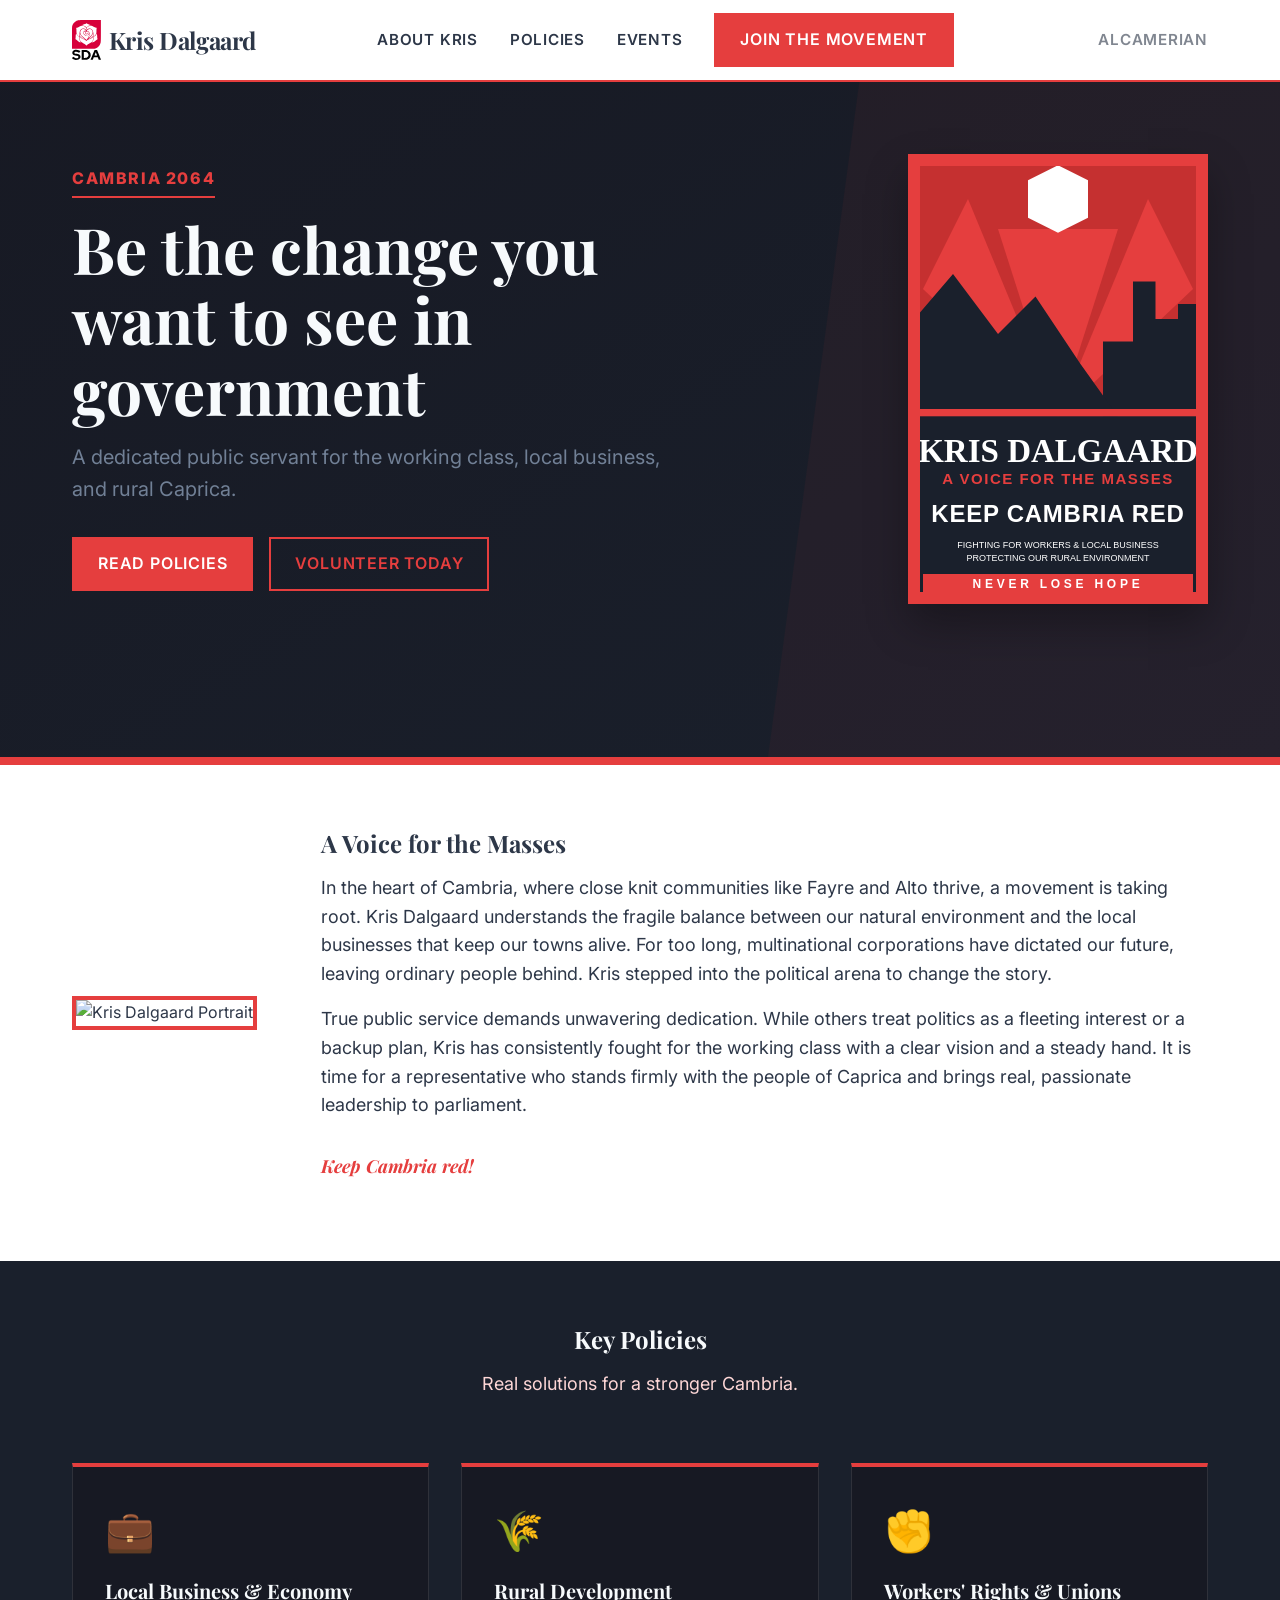
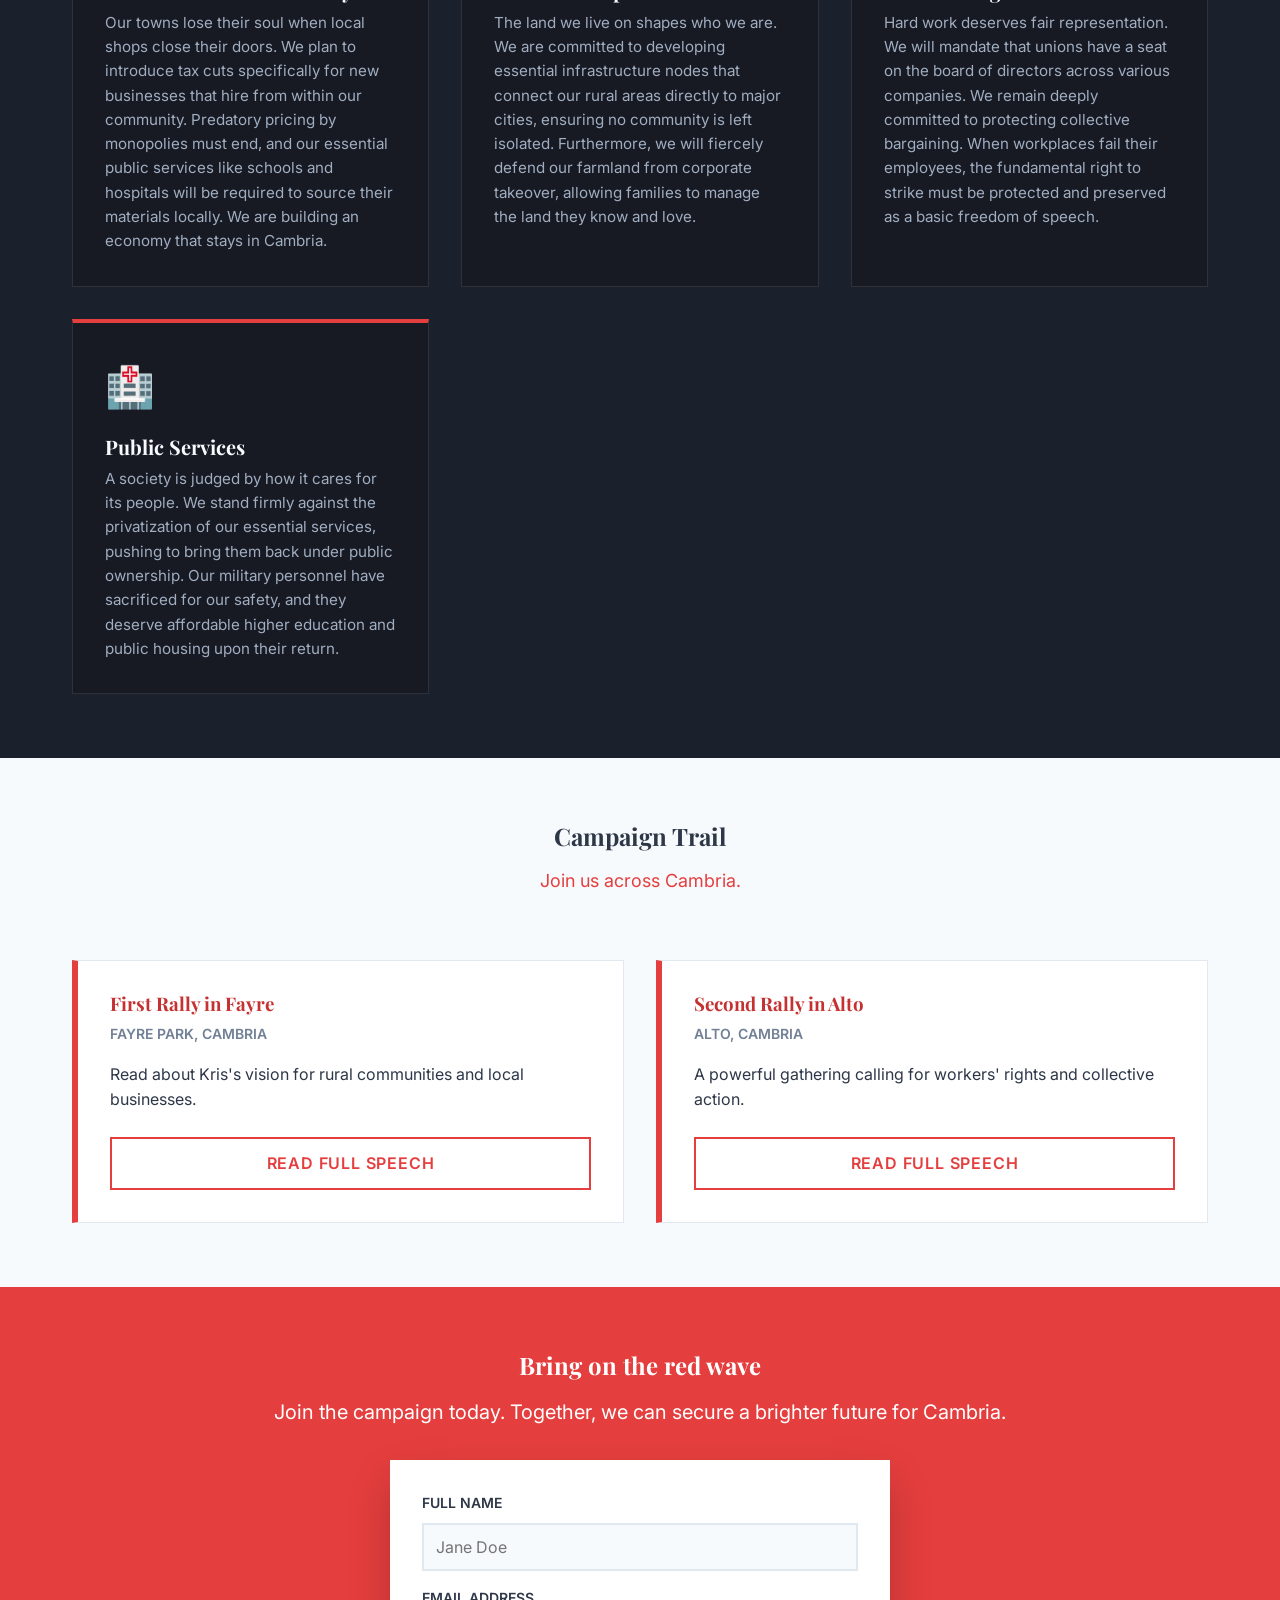
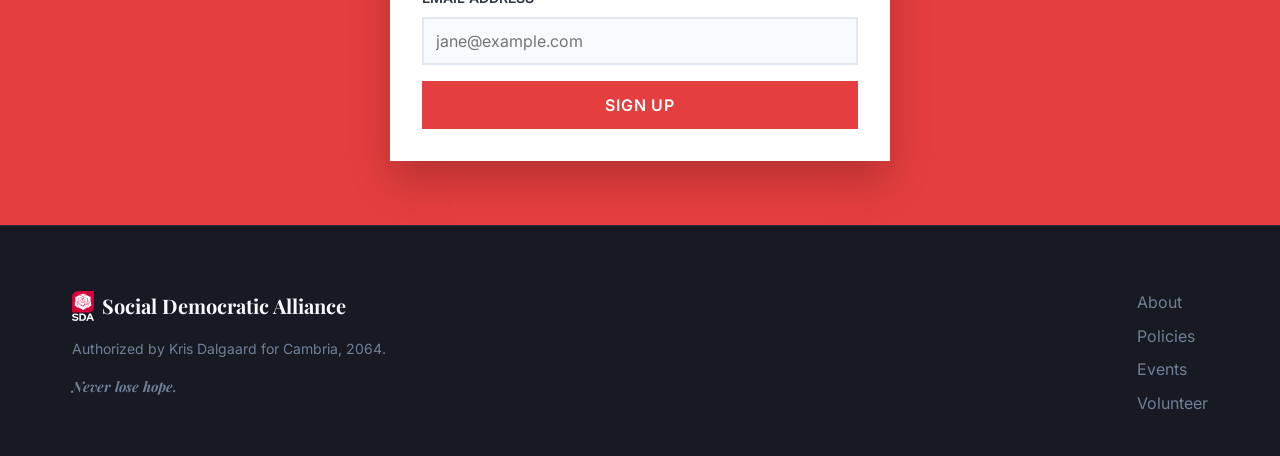
==== index.html @ c527368d "Initial commit" ====
<!DOCTYPE html>
<html lang="en">
<head>
    <meta charset="UTF-8">
    <meta name="viewport" content="width=device-width, initial-scale=1.0">
    <title>Kris Dalgaard | 2064 Constituency Election</title>
    <meta name="description" content="Vote Kris Dalgaard for Cambria in the 2064 Constituency Election. A voice for local business, rural development, and workers' rights.">
    <link rel="preconnect" href="https://fonts.googleapis.com">
    <link rel="preconnect" href="https://fonts.gstatic.com" crossorigin>
    <link href="https://fonts.googleapis.com/css2?family=Inter:wght@400;600;800&family=Playfair+Display:wght@700&display=swap" rel="stylesheet">
    <link rel="stylesheet" href="style.css">
</head>
<body>
    <header class="site-header">
        <div class="container header-inner">
            <a href="#" class="logo">
                <img src="SDAlogo.svg" alt="Social Democratic Alliance Logo">
                <span class="logo-text">Kris Dalgaard</span>
            </a>
            <nav class="main-nav">
                <ul class="nav-links">
                    <li><a href="#about">About Kris</a></li>
                    <li><a href="#policies">Policies</a></li>
                    <li><a href="#events">Events</a></li>
                    <li><a href="#volunteer" class="btn btn-primary nav-btn">Join the Movement</a></li>
                    <li class="lang-switcher">
                        <a href="index.html" class="active">Alanian</a>
                        <span class="lang-sep">|</span>
                        <a href="index-alc.html">Alcamerian</a>
                    </li>
                </ul>
            </nav>
        </div>
    </header>

    <main>
        <section class="hero">
            <div class="container hero-inner">
                <div class="hero-content fade-up">
                    <span class="campaign-year">Cambria 2064</span>
                    <h1 class="hero-title">Be the change you want to see in government</h1>
                    <p class="hero-subtitle">A dedicated public servant for the working class, local business, and rural Caprica.</p>
                    <div class="hero-actions">
                        <a href="#policies" class="btn btn-primary">Read Policies</a>
                        <a href="#volunteer" class="btn btn-outline">Volunteer Today</a>
                    </div>
                </div>
                <div class="hero-poster fade-up">
                    <img src="poster.svg" alt="Kris Dalgaard Campaign Poster" class="poster-image">
                </div>
            </div>
        </section>

        <section id="about" class="about section">
            <div class="container about-inner">
                <div class="about-image fade-up">
                    <img src="https://upload.wikimedia.org/wikipedia/commons/7/79/Kimi_Antonelli_at_the_Melbourne_Walk_during_the_2026_Australian_Grand_Prix_%28028A7923%29_cropped.jpg" alt="Kris Dalgaard Portrait" class="portrait-image">
                </div>
                <div class="about-text fade-up">
                    <h2 class="section-title">A Voice for the Masses</h2>
                    <p>In the heart of Cambria, where close knit communities like Fayre and Alto thrive, a movement is taking root. Kris Dalgaard understands the fragile balance between our natural environment and the local businesses that keep our towns alive. For too long, multinational corporations have dictated our future, leaving ordinary people behind. Kris stepped into the political arena to change the story.</p>
                    <p>True public service demands unwavering dedication. While others treat politics as a fleeting interest or a backup plan, Kris has consistently fought for the working class with a clear vision and a steady hand. It is time for a representative who stands firmly with the people of Caprica and brings real, passionate leadership to parliament.</p>
                    <p class="slogan-text">Keep Cambria red!</p>
                </div>
            </div>
        </section>

        <section id="policies" class="policies section bg-dark">
            <div class="container">
                <div class="section-header fade-up">
                    <h2 class="section-title">Key Policies</h2>
                    <p class="section-subtitle">Real solutions for a stronger Cambria.</p>
                </div>
                
                <div class="policy-grid">
                    <article class="policy-card fade-up">
                        <div class="policy-icon">💼</div>
                        <h3>Local Business & Economy</h3>
                        <p>Our towns lose their soul when local shops close their doors. We plan to introduce tax cuts specifically for new businesses that hire from within our community. Predatory pricing by monopolies must end, and our essential public services like schools and hospitals will be required to source their materials locally. We are building an economy that stays in Cambria.</p>
                    </article>

                    <article class="policy-card fade-up">
                        <div class="policy-icon">🌾</div>
                        <h3>Rural Development</h3>
                        <p>The land we live on shapes who we are. We are committed to developing essential infrastructure nodes that connect our rural areas directly to major cities, ensuring no community is left isolated. Furthermore, we will fiercely defend our farmland from corporate takeover, allowing families to manage the land they know and love.</p>
                    </article>

                    <article class="policy-card fade-up">
                        <div class="policy-icon">✊</div>
                        <h3>Workers' Rights & Unions</h3>
                        <p>Hard work deserves fair representation. We will mandate that unions have a seat on the board of directors across various companies. We remain deeply committed to protecting collective bargaining. When workplaces fail their employees, the fundamental right to strike must be protected and preserved as a basic freedom of speech.</p>
                    </article>

                    <article class="policy-card fade-up">
                        <div class="policy-icon">🏥</div>
                        <h3>Public Services</h3>
                        <p>A society is judged by how it cares for its people. We stand firmly against the privatization of our essential services, pushing to bring them back under public ownership. Our military personnel have sacrificed for our safety, and they deserve affordable higher education and public housing upon their return.</p>
                    </article>
                </div>
            </div>
        </section>

        <section id="events" class="events section">
            <div class="container">
                <div class="section-header fade-up">
                    <h2 class="section-title">Campaign Trail</h2>
                    <p class="section-subtitle">Join us across Cambria.</p>
                </div>
                <div class="event-grid">
                    <a href="fayre-rally.html" class="event-card fade-up">
                        <h3>First Rally in Fayre</h3>
                        <p class="event-meta">Fayre Park, Cambria</p>
                        <p class="event-desc">Read about Kris's vision for rural communities and local businesses.</p>
                        <span class="btn btn-outline btn-block mt-3">Read Full Speech</span>
                    </a>
                    <a href="alto-rally.html" class="event-card fade-up">
                        <h3>Second Rally in Alto</h3>
                        <p class="event-meta">Alto, Cambria</p>
                        <p class="event-desc">A powerful gathering calling for workers' rights and collective action.</p>
                        <span class="btn btn-outline btn-block mt-3">Read Full Speech</span>
                    </a>
                </div>
            </div>
        </section>

        <section id="volunteer" class="action section">
            <div class="container action-inner fade-up">
                <h2 class="section-title text-center">Bring on the red wave</h2>
                <p class="text-center action-desc">Join the campaign today. Together, we can secure a brighter future for Cambria.</p>
                <form class="action-form">
                    <div class="form-group">
                        <label for="name">Full Name</label>
                        <input type="text" id="name" required placeholder="Jane Doe">
                    </div>
                    <div class="form-group">
                        <label for="email">Email Address</label>
                        <input type="email" id="email" required placeholder="jane@example.com">
                    </div>
                    <button type="submit" class="btn btn-primary btn-block">Sign Up</button>
                </form>
            </div>
        </section>
    </main>

    <footer class="site-footer">
        <div class="container footer-inner">
            <div class="footer-brand">
                <div class="footer-logo">
                    <img src="SDAlogo-footer.svg" alt="SDA Logo">
                    <span>Social Democratic Alliance</span>
                </div>
                <p>Authorized by Kris Dalgaard for Cambria, 2064.</p>
                <p class="slogan-text">Never lose hope.</p>
            </div>
            <div class="footer-links">
                <ul>
                    <li><a href="#about">About</a></li>
                    <li><a href="#policies">Policies</a></li>
                    <li><a href="#events">Events</a></li>
                    <li><a href="#volunteer">Volunteer</a></li>
                </ul>
            </div>
        </div>
    </footer>

    <script src="script.js"></script>
</body>
</html>
---- style.css ----
:root {
    /* Rose Red Theme */
    --primary: #e53e3e;
    --primary-dark: #c53030;
    --primary-light: #fed7d7;
    
    /* Neutrals */
    --bg-light: #f7fafc;
    --bg-white: #ffffff;
    --bg-dark: #1a202c;
    --bg-darker: #171923;
    
    --text-main: #2d3748;
    --text-muted: #718096;
    --text-light: #f7fafc;
    
    /* Strict Sharp Corners */
    --radius: 0px;
    
    /* Typography */
    --font-sans: 'Inter', system-ui, -apple-system, sans-serif;
    --font-serif: 'Playfair Display', Georgia, serif;
    
    /* Spacing */
    --space-sm: 0.5rem;
    --space-md: 1rem;
    --space-lg: 2rem;
    --space-xl: 4rem;
    
    /* Transitions */
    --transition: all 0.4s ease-in-out;
}

* {
    margin: 0;
    padding: 0;
    box-sizing: border-box;
    border-radius: var(--radius) !important; /* Enforce no soft corners */
}

html {
    scroll-behavior: smooth;
    font-size: 16px;
}

body {
    font-family: var(--font-sans);
    color: var(--text-main);
    background-color: var(--bg-light);
    line-height: 1.6;
    overflow-x: hidden;
}

h1, h2, h3, h4, h5, h6 {
    font-family: var(--font-serif);
    line-height: 1.2;
    color: inherit;
    margin-bottom: var(--space-md);
}

a {
    color: var(--primary);
    text-decoration: none;
    transition: var(--transition);
}

a:hover {
    color: var(--primary-dark);
}

img {
    max-width: 100%;
    display: block;
}

.container {
    width: 100%;
    max-width: 1200px;
    margin: 0 auto;
    padding: 0 var(--space-lg);
}

.section {
    padding: var(--space-xl) 0;
}

.bg-dark {
    background-color: var(--bg-dark);
    color: var(--text-light);
}

.text-center {
    text-align: center;
}

/* Buttons */
.btn {
    display: inline-block;
    padding: 0.75rem 1.5rem;
    font-weight: 600;
    font-size: 1rem;
    text-align: center;
    cursor: pointer;
    border: 2px solid transparent;
    transition: var(--transition);
    font-family: var(--font-sans);
    text-transform: uppercase;
    letter-spacing: 0.05em;
}

.btn-primary {
    background-color: var(--primary);
    color: var(--bg-white);
    border-color: var(--primary);
}

.btn-primary:hover {
    background-color: var(--primary-dark);
    border-color: var(--primary-dark);
    color: var(--bg-white);
}

.btn-outline {
    background-color: transparent;
    color: var(--primary);
    border-color: var(--primary);
}

.btn-outline:hover {
    background-color: var(--primary);
    color: var(--bg-white);
}

.btn-block {
    display: block;
    width: 100%;
}

/* Header & Nav */
.site-header {
    background-color: var(--bg-white);
    border-bottom: 2px solid var(--primary);
    position: fixed;
    top: 0;
    left: 0;
    width: 100%;
    z-index: 1000;
    transition: var(--transition);
}

.header-inner {
    display: flex;
    justify-content: space-between;
    align-items: center;
    height: 80px;
}

.logo {
    display: flex;
    align-items: center;
    gap: var(--space-sm);
    color: var(--text-main);
}

.logo img {
    height: 40px;
    width: auto;
}

.logo-text {
    font-family: var(--font-serif);
    font-size: 1.5rem;
    font-weight: 700;
    letter-spacing: -0.02em;
}

.logo:hover {
    color: var(--primary);
}

.main-nav {
    display: flex;
    align-items: center;
}

.nav-links {
    display: flex;
    list-style: none;
    align-items: center;
    gap: var(--space-lg);
}

.nav-links a:not(.btn) {
    color: var(--text-main);
    font-weight: 600;
    font-size: 0.95rem;
    text-transform: uppercase;
    letter-spacing: 0.05em;
}

.nav-links a:not(.btn):hover {
    color: var(--primary);
}

/* Hero Section */
.hero {
    background-color: var(--bg-darker);
    background-image: linear-gradient(to right bottom, var(--bg-darker), var(--bg-dark));
    color: var(--text-light);
    padding: calc(80px + var(--space-xl) * 2) 0 var(--space-xl) * 2;
    min-height: 85vh;
    display: flex;
    align-items: center;
    position: relative;
    border-bottom: 8px solid var(--primary);
}

.hero::after {
    content: '';
    position: absolute;
    top: 0;
    right: 0;
    width: 40%;
    height: 100%;
    background-color: var(--primary);
    opacity: 0.05;
    clip-path: polygon(20% 0, 100% 0, 100% 100%, 0 100%);
}

.hero-inner {
    position: relative;
    z-index: 2;
    display: flex;
    align-items: center;
    justify-content: space-between;
    gap: var(--space-xl);
}

.hero-content {
    flex: 1;
    max-width: 600px;
}

.hero-poster {
    flex-shrink: 0;
}

.campaign-year {
    display: inline-block;
    color: var(--primary);
    font-weight: 800;
    letter-spacing: 0.1em;
    text-transform: uppercase;
    margin-bottom: var(--space-md);
    border-bottom: 2px solid var(--primary);
    padding-bottom: 0.25rem;
}

.hero-title {
    font-size: clamp(3rem, 5vw, 5rem);
    margin-bottom: var(--space-md);
    line-height: 1.1;
}

.hero-subtitle {
    font-size: 1.25rem;
    color: var(--text-muted);
    margin-bottom: var(--space-lg);
    max-width: 600px;
}

.hero-actions {
    display: flex;
    gap: var(--space-md);
}

/* About Section */
.about {
    background-color: var(--bg-white);
}

.about-inner {
    display: flex;
    align-items: center;
    gap: var(--space-xl);
}

.about-image {
    flex-shrink: 0;
}

.about-text {
    flex: 1;
}

.about-text p {
    font-size: 1.125rem;
    margin-bottom: var(--space-md);
}

.slogan-text {
    font-family: var(--font-serif);
    font-size: 1.5rem;
    color: var(--primary);
    font-style: italic;
    font-weight: 700;
    margin-top: var(--space-lg);
}

/* Policies Section */
.section-header {
    text-align: center;
    margin-bottom: var(--space-xl);
}

.section-subtitle {
    color: var(--primary-light);
    font-size: 1.125rem;
}

.policy-grid {
    display: grid;
    grid-template-columns: repeat(auto-fit, minmax(280px, 1fr));
    gap: var(--space-lg);
}

.policy-card {
    background-color: var(--bg-darker);
    padding: var(--space-lg);
    border: 1px solid rgba(255, 255, 255, 0.1);
    border-top: 4px solid var(--primary);
    transition: var(--transition);
}

.policy-card:hover {
    transform: translateY(-5px);
    border-color: var(--primary);
    box-shadow: 0 10px 30px rgba(0,0,0,0.5);
}

.policy-icon {
    font-size: 2.5rem;
    margin-bottom: var(--space-md);
    color: var(--primary);
}

.policy-card h3 {
    font-size: 1.25rem;
    margin-bottom: var(--space-sm);
}

.policy-card p {
    color: #a0aec0;
    font-size: 0.95rem;
}

/* Events Section */
.events {
    background-color: var(--bg-light);
}

.events .section-subtitle {
    color: var(--primary);
}

.event-grid {
    display: grid;
    grid-template-columns: repeat(auto-fit, minmax(300px, 1fr));
    gap: var(--space-lg);
}

.event-card {
    display: block;
    background-color: var(--bg-white);
    padding: var(--space-lg);
    border: 1px solid #e2e8f0;
    border-left: 6px solid var(--primary);
    color: var(--text-main);
    transition: var(--transition);
}

.event-card:hover {
    transform: translateY(-5px);
    box-shadow: 0 10px 30px rgba(0,0,0,0.1);
    color: var(--text-main);
    border-color: var(--primary);
}

.event-card h3 {
    margin-bottom: var(--space-sm);
    color: var(--primary-dark);
}

.event-meta {
    font-size: 0.875rem;
    color: var(--text-muted);
    font-weight: 600;
    text-transform: uppercase;
    margin-bottom: var(--space-md);
}

.event-desc {
    margin-bottom: var(--space-md);
}

.mt-3 {
    margin-top: 1.5rem;
}

/* Action Section */
.action {
    background-color: var(--primary);
    color: var(--bg-white);
}

.action-desc {
    font-size: 1.25rem;
    margin-bottom: var(--space-lg);
}

.action-form {
    max-width: 500px;
    margin: 0 auto;
    background-color: var(--bg-white);
    padding: var(--space-lg);
    color: var(--text-main);
    box-shadow: 0 20px 40px rgba(0,0,0,0.2);
}

.form-group {
    margin-bottom: var(--space-md);
}

.form-group label {
    display: block;
    font-weight: 600;
    margin-bottom: 0.5rem;
    font-size: 0.875rem;
    text-transform: uppercase;
}

.form-group input {
    width: 100%;
    padding: 0.75rem;
    border: 2px solid #e2e8f0;
    font-family: var(--font-sans);
    font-size: 1rem;
    transition: var(--transition);
    background-color: var(--bg-light);
}

.form-group input:focus {
    outline: none;
    border-color: var(--primary);
    background-color: var(--bg-white);
}

/* Images */
.poster-image {
    width: 100%;
    max-width: 350px;
    height: auto;
    box-shadow: 0 20px 40px rgba(0,0,0,0.3);
    object-fit: cover;
}

.portrait-image {
    width: 100%;
    max-width: 400px;
    height: auto;
    object-fit: cover;
    border: 4px solid var(--primary);
}

/* Footer */
.site-footer {
    background-color: var(--bg-darker);
    color: var(--text-light);
    padding: var(--space-xl) 0 var(--space-lg);
    border-top: 1px solid rgba(255,255,255,0.1);
}

.footer-inner {
    display: flex;
    justify-content: space-between;
    align-items: flex-start;
    flex-wrap: wrap;
    gap: var(--space-lg);
}

.footer-brand {
    max-width: 400px;
}

.footer-logo {
    display: flex;
    align-items: center;
    gap: var(--space-sm);
    margin-bottom: var(--space-md);
}

.footer-logo img {
    height: 30px;
}

.footer-logo span {
    font-family: var(--font-serif);
    font-size: 1.25rem;
    font-weight: 700;
}

.footer-brand p {
    color: var(--text-muted);
    font-size: 0.875rem;
}

.footer-brand .slogan-text {
    margin-top: var(--space-md);
}

.footer-links ul {
    list-style: none;
}

.footer-links li {
    margin-bottom: var(--space-sm);
}

.footer-links a {
    color: var(--text-muted);
}

.footer-links a:hover {
    color: var(--primary);
}

/* Animations */
.fade-up {
    opacity: 0;
    transform: translateY(30px);
    transition: opacity 0.8s ease, transform 0.8s ease;
}

.fade-up.visible {
    opacity: 1;
    transform: translateY(0);
}

/* Responsive */
@media (max-width: 768px) {
    .header-inner {
        flex-direction: column;
        height: auto;
        padding: var(--space-sm) 0;
        gap: var(--space-sm);
    }
    
    .nav-links {
        gap: var(--space-md);
        flex-wrap: wrap;
        justify-content: center;
    }
    
    .hero {
        padding-top: 140px;
        text-align: center;
    }
    
    .hero-actions {
        justify-content: center;
        flex-direction: column;
    }
    
    .hero-inner, .about-inner {
        flex-direction: column;
        text-align: center;
    }
    
    .poster-image, .portrait-image {
        width: 100%;
        max-width: 350px;
    }
    
    .hero::after {
        display: none;
    }
    
    .footer-inner {
        flex-direction: column;
    }
}

/* Language Switcher */
.lang-switcher {
    display: flex;
    align-items: center;
    gap: 8px;
    margin-left: var(--space-md);
    font-weight: 600;
    font-size: 0.85rem;
    text-transform: uppercase;
}
.lang-switcher a {
    color: var(--text-light);
    opacity: 0.6;
    transition: var(--transition);
}
.lang-switcher a:hover,
.lang-switcher a.active {
    opacity: 1;
    color: var(--bg-white);
}
.lang-sep {
    color: rgba(255,255,255,0.3);
}
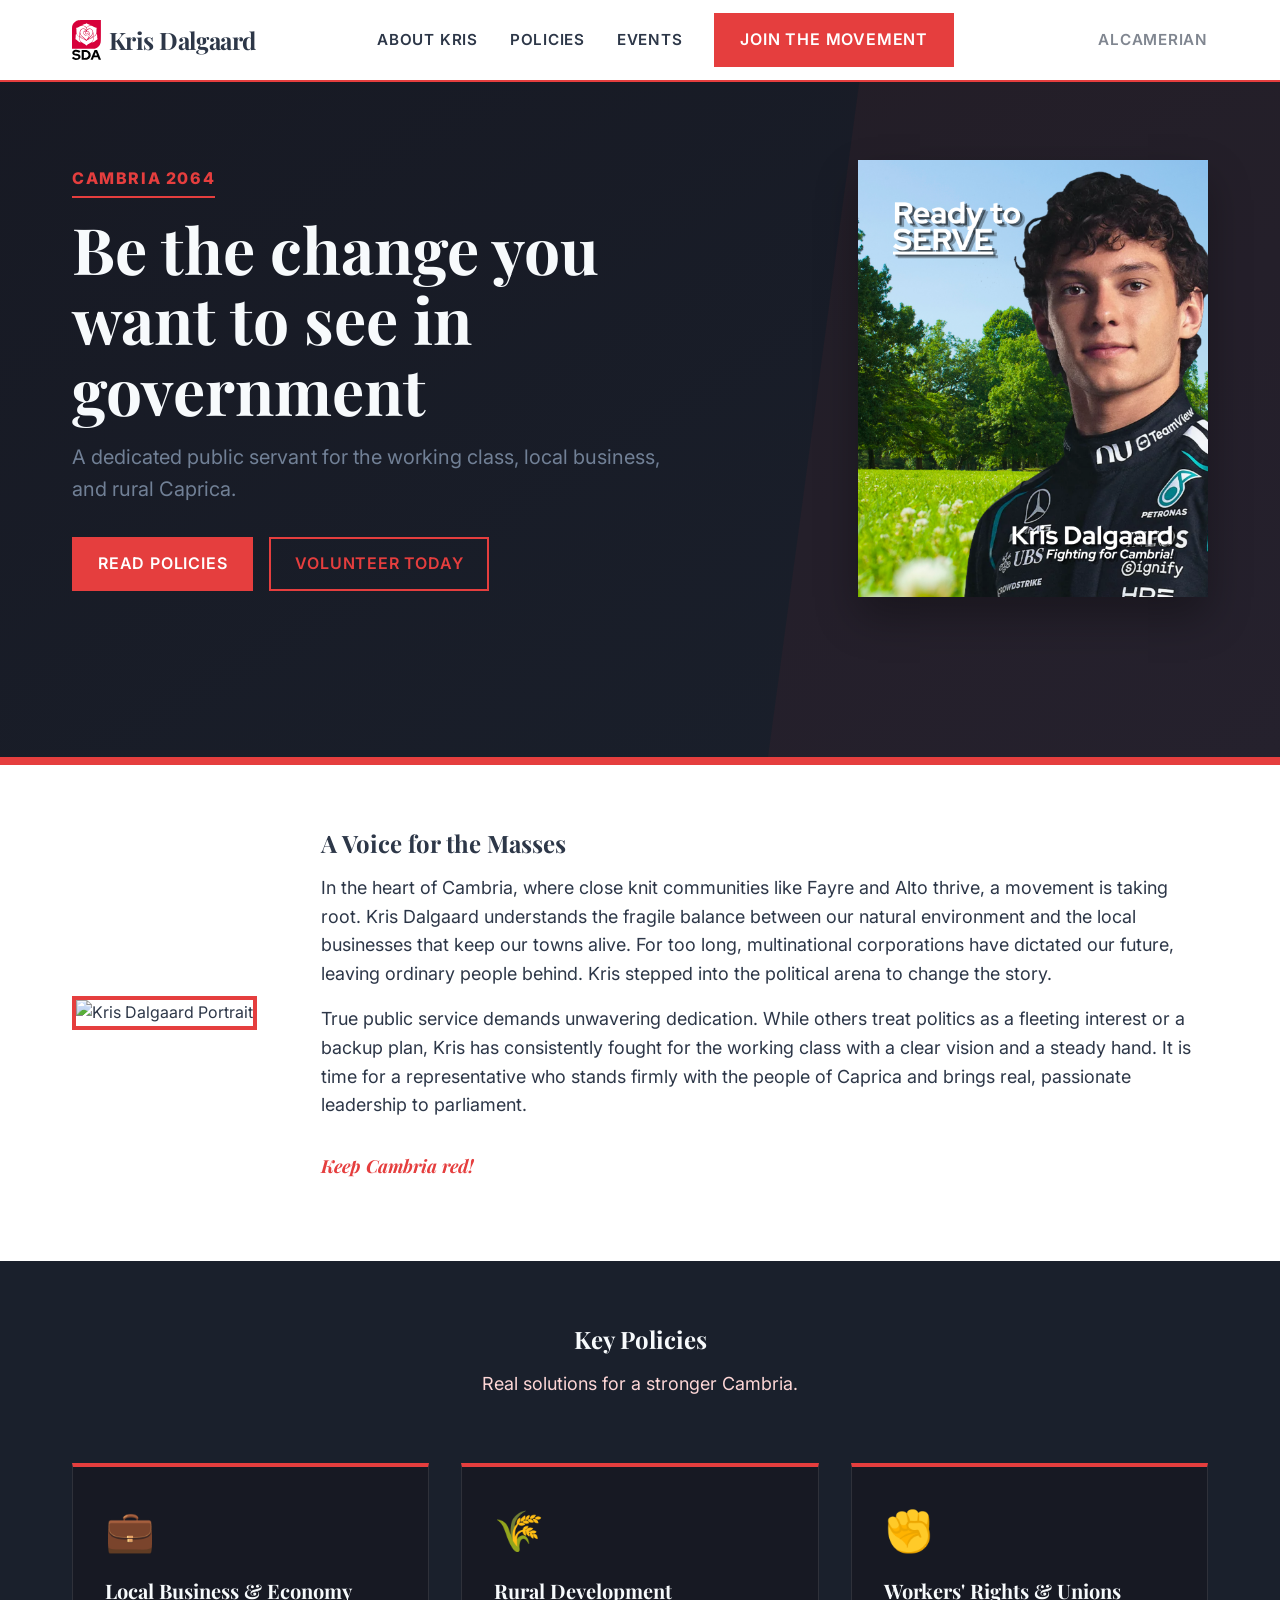
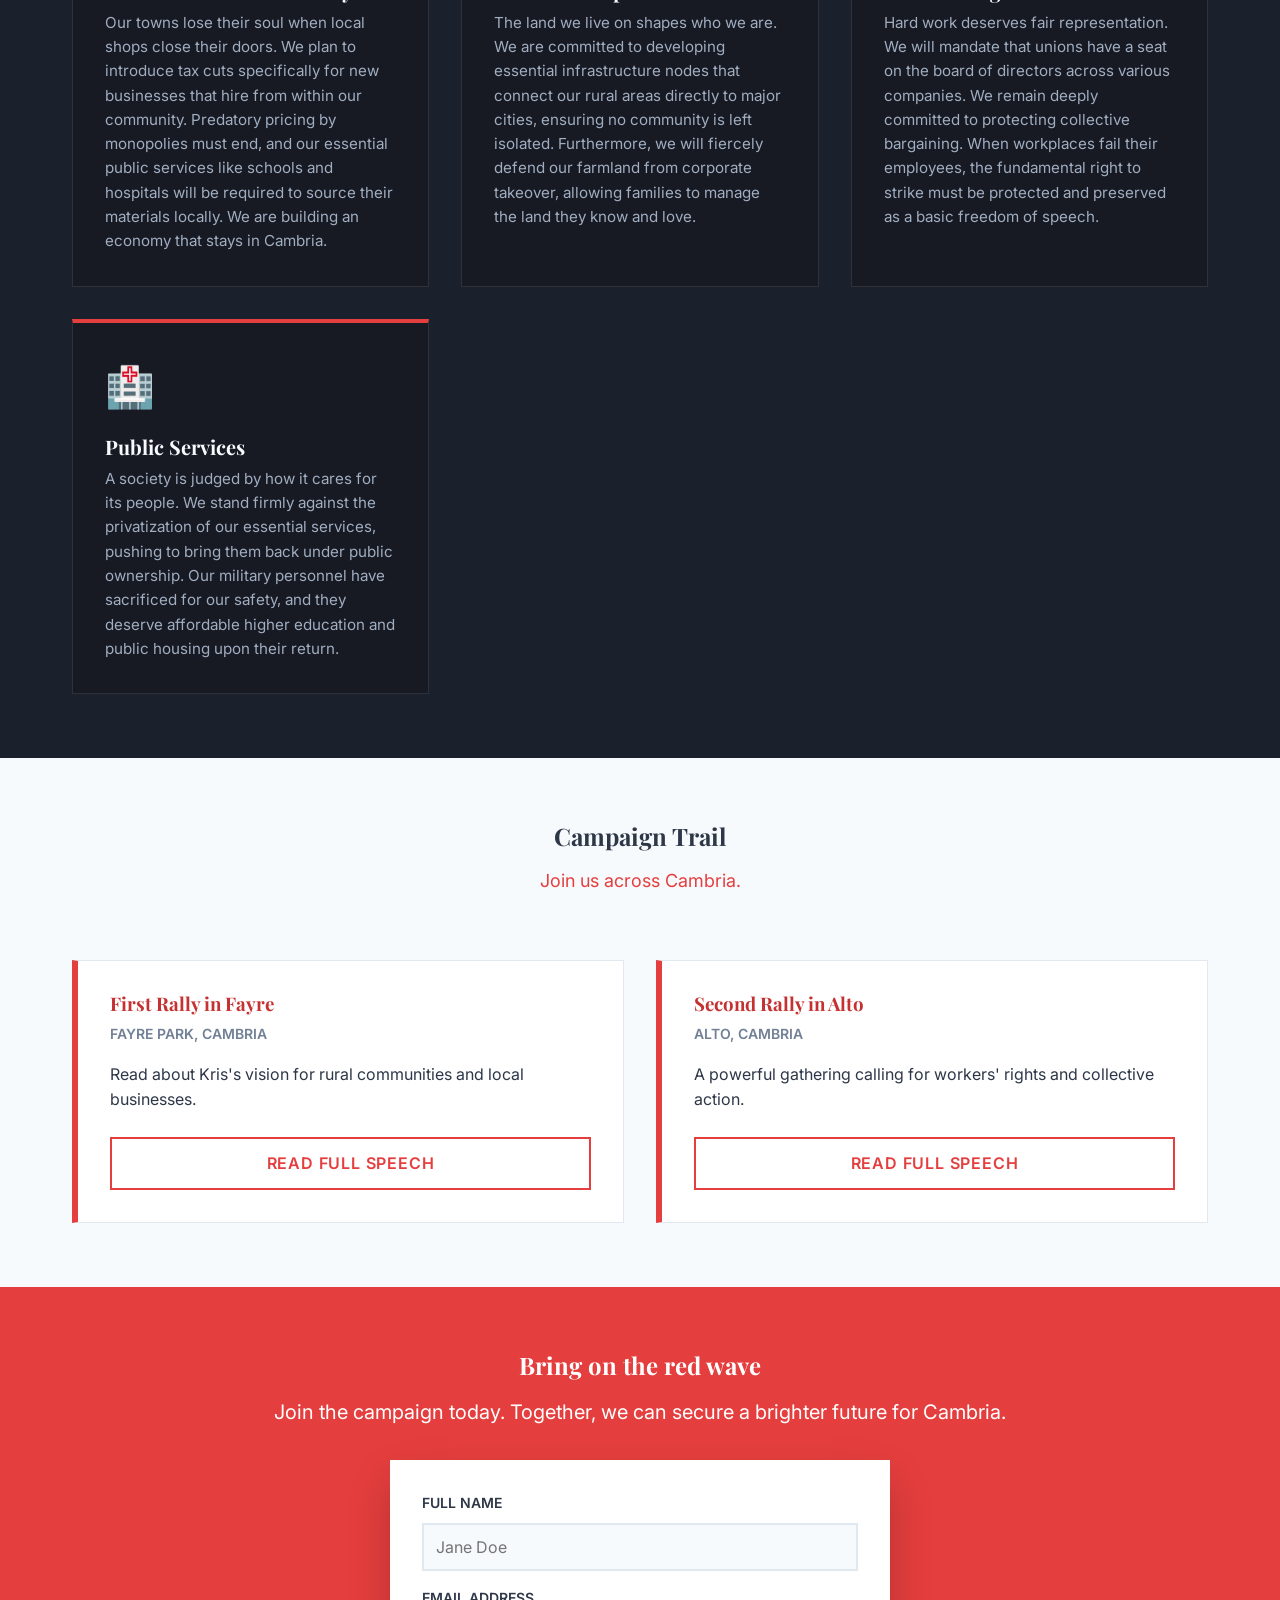
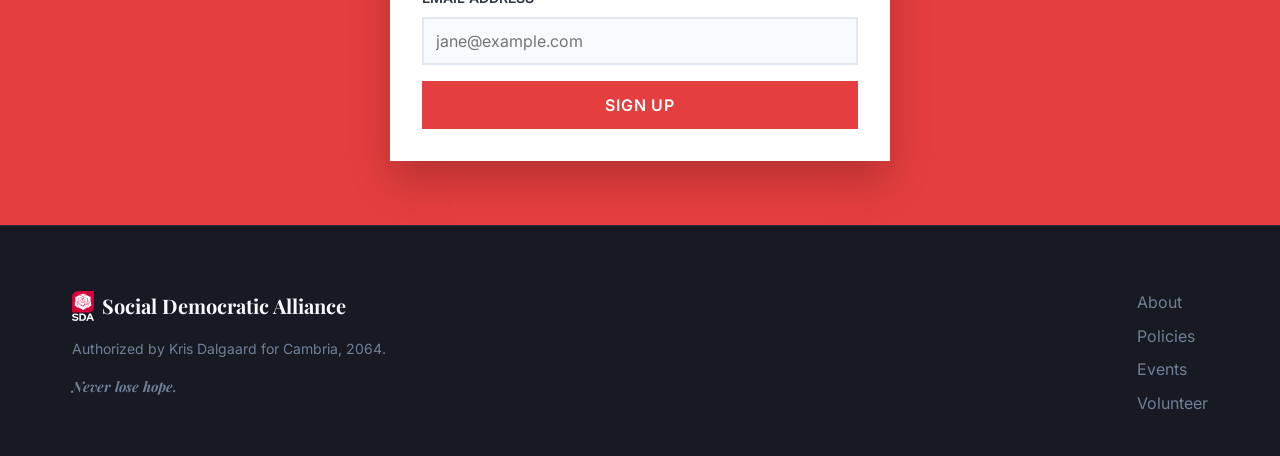
==== commit c3d676db: "ooughh" ====
--- a/index.html
+++ b/index.html
@@ -46,7 +46,7 @@
                     </div>
                 </div>
                 <div class="hero-poster fade-up">
-                    <img src="poster.svg" alt="Kris Dalgaard Campaign Poster" class="poster-image">
+                    <img src="FightingForCambria.png" alt="Kris Dalgaard Campaign Poster" class="poster-image">
                 </div>
             </div>
         </section>
